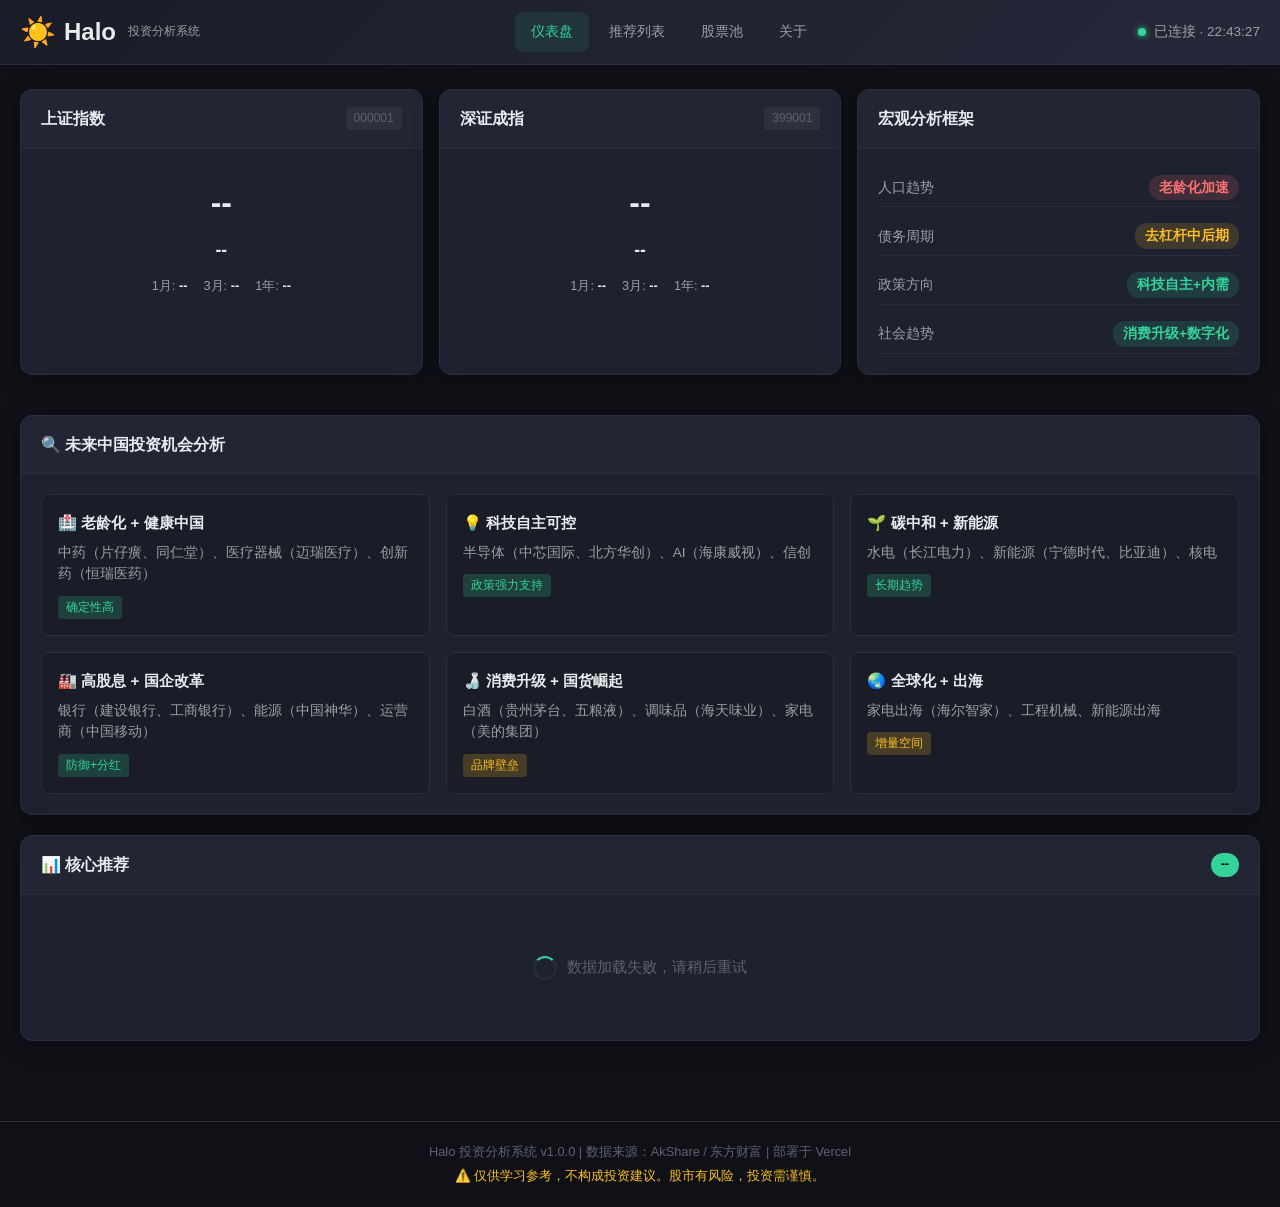
==== frontend/index.html @ 439d32af "🎉 Halo v1.0: 中国股市投资分析系统 IAS评分引擎(4层+事件修正) + 买入时机评估(4维度50分制) + 30只优质股票池 FastAPI后端(13端点) + 深色主题响应式前端 + " ====
<!DOCTYPE html>
<html lang="zh-CN">
<head>
    <meta charset="UTF-8">
    <meta name="viewport" content="width=device-width, initial-scale=1.0">
    <title>Halo - 中国股市投资分析系统</title>
    <link rel="stylesheet" href="css/style.css">
    <link rel="icon" href="data:image/svg+xml,<svg xmlns='http://www.w3.org/2000/svg' viewBox='0 0 32 32'><text y='28' font-size='28'>📈</text></svg>">
</head>
<body>
    <!-- 顶部导航 -->
    <header class="header">
        <div class="container">
            <h1 class="logo">
                <span class="logo-icon">☀️</span>
                Halo
                <span class="logo-subtitle">投资分析系统</span>
            </h1>
            <nav class="nav">
                <a href="#" class="nav-link active" data-tab="dashboard">仪表盘</a>
                <a href="#" class="nav-link" data-tab="recommendations">推荐列表</a>
                <a href="#" class="nav-link" data-tab="stock-pool">股票池</a>
                <a href="#" class="nav-link" data-tab="about">关于</a>
            </nav>
            <div class="header-status">
                <span id="status-dot" class="status-dot offline"></span>
                <span id="status-text">加载中...</span>
            </div>
        </div>
    </header>

    <!-- 主内容区 -->
    <main class="main">
        <div class="container">
            
            <!-- 仪表盘 Tab -->
            <section id="tab-dashboard" class="tab-content active">
                <!-- 指数概览 -->
                <div class="card-row">
                    <div class="card index-card" id="sh-index-card">
                        <div class="card-header">
                            <h3>上证指数</h3>
                            <span class="index-code">000001</span>
                        </div>
                        <div class="card-body">
                            <div class="index-price" id="sh-price">--</div>
                            <div class="index-change" id="sh-change">--</div>
                            <div class="index-returns">
                                <span>1月: <b id="sh-1m">--</b></span>
                                <span>3月: <b id="sh-3m">--</b></span>
                                <span>1年: <b id="sh-1y">--</b></span>
                            </div>
                        </div>
                    </div>
                    <div class="card index-card" id="sz-index-card">
                        <div class="card-header">
                            <h3>深证成指</h3>
                            <span class="index-code">399001</span>
                        </div>
                        <div class="card-body">
                            <div class="index-price" id="sz-price">--</div>
                            <div class="index-change" id="sz-change">--</div>
                            <div class="index-returns">
                                <span>1月: <b id="sz-1m">--</b></span>
                                <span>3月: <b id="sz-3m">--</b></span>
                                <span>1年: <b id="sz-1y">--</b></span>
                            </div>
                        </div>
                    </div>
                    <div class="card macro-card">
                        <div class="card-header">
                            <h3>宏观分析框架</h3>
                        </div>
                        <div class="card-body">
                            <div class="macro-items">
                                <div class="macro-item">
                                    <span class="macro-label">人口趋势</span>
                                    <span class="macro-value negative">老龄化加速</span>
                                </div>
                                <div class="macro-item">
                                    <span class="macro-label">债务周期</span>
                                    <span class="macro-value neutral">去杠杆中后期</span>
                                </div>
                                <div class="macro-item">
                                    <span class="macro-label">政策方向</span>
                                    <span class="macro-value positive">科技自主+内需</span>
                                </div>
                                <div class="macro-item">
                                    <span class="macro-label">社会趋势</span>
                                    <span class="macro-value positive">消费升级+数字化</span>
                                </div>
                            </div>
                        </div>
                    </div>
                </div>

                <!-- 投资方向分析 -->
                <div class="card analysis-card">
                    <div class="card-header">
                        <h3>🔍 未来中国投资机会分析</h3>
                    </div>
                    <div class="card-body">
                        <div class="analysis-grid">
                            <div class="analysis-item">
                                <h4>🏥 老龄化 + 健康中国</h4>
                                <p>中药（片仔癀、同仁堂）、医疗器械（迈瑞医疗）、创新药（恒瑞医药）</p>
                                <span class="tag positive">确定性高</span>
                            </div>
                            <div class="analysis-item">
                                <h4>💡 科技自主可控</h4>
                                <p>半导体（中芯国际、北方华创）、AI（海康威视）、信创</p>
                                <span class="tag positive">政策强力支持</span>
                            </div>
                            <div class="analysis-item">
                                <h4>🌱 碳中和 + 新能源</h4>
                                <p>水电（长江电力）、新能源（宁德时代、比亚迪）、核电</p>
                                <span class="tag positive">长期趋势</span>
                            </div>
                            <div class="analysis-item">
                                <h4>🏭 高股息 + 国企改革</h4>
                                <p>银行（建设银行、工商银行）、能源（中国神华）、运营商（中国移动）</p>
                                <span class="tag positive">防御+分红</span>
                            </div>
                            <div class="analysis-item">
                                <h4>🍶 消费升级 + 国货崛起</h4>
                                <p>白酒（贵州茅台、五粮液）、调味品（海天味业）、家电（美的集团）</p>
                                <span class="tag neutral">品牌壁垒</span>
                            </div>
                            <div class="analysis-item">
                                <h4>🌏 全球化 + 出海</h4>
                                <p>家电出海（海尔智家）、工程机械、新能源出海</p>
                                <span class="tag neutral">增量空间</span>
                            </div>
                        </div>
                    </div>
                </div>

                <!-- 快速推荐 -->
                <div class="card" id="quick-recommendations-card">
                    <div class="card-header">
                        <h3>📊 核心推荐</h3>
                        <span class="card-badge" id="rec-count">--</span>
                    </div>
                    <div class="card-body" id="quick-recommendations">
                        <div class="loading">正在分析中...</div>
                    </div>
                </div>
            </section>

            <!-- 推荐列表 Tab -->
            <section id="tab-recommendations" class="tab-content">
                <div class="card">
                    <div class="card-header">
                        <h3>📋 完整推荐列表</h3>
                        <div class="card-controls">
                            <select id="sector-filter" class="filter-select">
                                <option value="">全部行业</option>
                                <option value="白酒">白酒</option>
                                <option value="中药">中药</option>
                                <option value="银行">银行</option>
                                <option value="能源">能源</option>
                                <option value="新能源">新能源</option>
                                <option value="科技">科技</option>
                                <option value="消费">消费</option>
                                <option value="医药">医药</option>
                                <option value="通信">通信</option>
                            </select>
                            <button id="refresh-btn" class="btn btn-primary">🔄 刷新数据</button>
                        </div>
                    </div>
                    <div class="card-body">
                        <div class="table-container">
                            <table class="data-table" id="recommendations-table">
                                <thead>
                                    <tr>
                                        <th>排名</th>
                                        <th>股票</th>
                                        <th>综合评分</th>
                                        <th>IAS评分</th>
                                        <th>时机评分</th>
                                        <th>特征匹配</th>
                                        <th>推荐等级</th>
                                        <th>操作</th>
                                    </tr>
                                </thead>
                                <tbody id="recommendations-tbody">
                                    <tr><td colspan="8" class="loading-cell">加载中...</td></tr>
                                </tbody>
                            </table>
                        </div>
                    </div>
                </div>
            </section>

            <!-- 股票池 Tab -->
            <section id="tab-stock-pool" class="tab-content">
                <div class="card">
                    <div class="card-header">
                        <h3>🎯 优质股票池</h3>
                        <span class="card-subtitle">符合7大选股特征的标的</span>
                    </div>
                    <div class="card-body">
                        <div class="features-legend">
                            <div class="feature-tag">1️⃣ 资产增值</div>
                            <div class="feature-tag">2️⃣ 恒久需求</div>
                            <div class="feature-tag">3️⃣ 内生增长</div>
                            <div class="feature-tag">4️⃣ 高分红</div>
                            <div class="feature-tag">5️⃣ 国有资本</div>
                            <div class="feature-tag">6️⃣ 趋势受益</div>
                            <div class="feature-tag">7️⃣ 政策方向</div>
                        </div>
                        <div class="table-container">
                            <table class="data-table" id="pool-table">
                                <thead>
                                    <tr>
                                        <th>代码</th>
                                        <th>名称</th>
                                        <th>行业</th>
                                        <th>分红率</th>
                                        <th>国有持股</th>
                                        <th>推荐理由</th>
                                    </tr>
                                </thead>
                                <tbody id="pool-tbody">
                                    <tr><td colspan="6" class="loading-cell">加载中...</td></tr>
                                </tbody>
                            </table>
                        </div>
                    </div>
                </div>
            </section>

            <!-- 关于 Tab -->
            <section id="tab-about" class="tab-content">
                <div class="card">
                    <div class="card-header"><h3>📖 关于Halo系统</h3></div>
                    <div class="card-body">
                        <div class="about-content">
                            <h4>选股逻辑</h4>
                            <p><strong>股票选择（50%）+ 买入时机（50%）</strong></p>
                            
                            <h5>股票选择：IAS评分模型</h5>
                            <ul>
                                <li><strong>第一层：行业Alpha (25%)</strong> — 景气指数、盈利趋势、资金流、估值</li>
                                <li><strong>第二层：公司Alpha (30%)</strong> — 估值、盈利能力、护城河、全球化能力</li>
                                <li><strong>第三层：资金Alpha (25%)</strong> — 连续资金流、筹码集中度、机构行为</li>
                                <li><strong>第四层：趋势Alpha (20%)</strong> — 截面动量、均线结构、成交量、波动率</li>
                                <li><strong>事件驱动修正 (±10分)</strong></li>
                            </ul>
                            <p><strong>双重过滤：</strong>行业评分 &lt; 60 或 公司评分 &lt; 60 → 直接淘汰</p>

                            <h5>买入时机：估值分析（满分50分）</h5>
                            <ul>
                                <li>历史PE分位 (20分)：0%-20%分位=20分</li>
                                <li>行业PE比较 (10分)：≤0.8倍行业PE=10分</li>
                                <li>均线位置 (10分)：低于MA250超10%=10分</li>
                                <li>自由现金流收益率 (10分)：≥10%=10分</li>
                            </ul>
                            
                            <h5>7大选股特征</h5>
                            <ol>
                                <li>资产随时间增值，越久越值钱</li>
                                <li>产品无论朝代更替都恒久需求</li>
                                <li>内生性增长，不需再投入</li>
                                <li>高分红率</li>
                                <li>中国国有资本投资加仓</li>
                                <li>未来社会发展趋势中受益</li>
                                <li>符合中国政府政策方向</li>
                            </ol>

                            <h5>定时刷新</h5>
                            <p>每个交易日 <strong>9:25 / 13:05 / 14:50</strong> 自动刷新数据</p>
                            
                            <div class="disclaimer">
                                <strong>⚠️ 免责声明：</strong>本系统仅供研究和学习参考，不构成任何投资建议。
                                股市有风险，投资需谨慎。请独立做出投资决策。
                            </div>
                        </div>
                    </div>
                </div>
            </section>

        </div>
    </main>

    <!-- 股票详情 Modal -->
    <div class="modal-overlay" id="stock-modal">
        <div class="modal">
            <div class="modal-header">
                <h2 id="modal-title">股票详情</h2>
                <button class="modal-close" onclick="closeModal()">✕</button>
            </div>
            <div class="modal-body" id="modal-body">
                加载中...
            </div>
        </div>
    </div>

    <footer class="footer">
        <div class="container">
            <p>Halo 投资分析系统 v1.0.0 | 数据来源：AkShare / 东方财富 | 部署于 Vercel</p>
            <p class="footer-warning">⚠️ 仅供学习参考，不构成投资建议。股市有风险，投资需谨慎。</p>
        </div>
    </footer>

    <script src="js/app.js"></script>
</body>
</html>
---- frontend/css/style.css ----
/* Halo - 中国股市投资分析系统 样式表 */

/* ========== 基础重置与变量 ========== */
:root {
    --bg-primary: #0f1117;
    --bg-secondary: #1a1d27;
    --bg-card: #1e2130;
    --bg-card-hover: #252839;
    --border-color: #2a2d3a;
    --text-primary: #e8eaed;
    --text-secondary: #9aa0a6;
    --text-muted: #5f6368;
    --accent-green: #34d399;
    --accent-red: #f87171;
    --accent-yellow: #fbbf24;
    --accent-blue: #60a5fa;
    --accent-purple: #a78bfa;
    --accent-orange: #fb923c;
    --gradient-header: linear-gradient(135deg, #1a1d27 0%, #252839 100%);
    --shadow: 0 4px 24px rgba(0, 0, 0, 0.3);
    --radius: 12px;
    --radius-sm: 8px;
}

* {
    margin: 0;
    padding: 0;
    box-sizing: border-box;
}

body {
    font-family: -apple-system, BlinkMacSystemFont, 'Segoe UI', 'PingFang SC', 'Microsoft YaHei', sans-serif;
    background: var(--bg-primary);
    color: var(--text-primary);
    line-height: 1.6;
    min-height: 100vh;
}

.container {
    max-width: 1280px;
    margin: 0 auto;
    padding: 0 20px;
}

/* ========== 头部 ========== */
.header {
    background: var(--gradient-header);
    border-bottom: 1px solid var(--border-color);
    position: sticky;
    top: 0;
    z-index: 100;
    backdrop-filter: blur(10px);
}

.header .container {
    display: flex;
    align-items: center;
    justify-content: space-between;
    height: 64px;
}

.logo {
    font-size: 1.5rem;
    font-weight: 700;
    display: flex;
    align-items: center;
    gap: 8px;
}

.logo-icon {
    font-size: 1.8rem;
}

.logo-subtitle {
    font-size: 0.75rem;
    font-weight: 400;
    color: var(--text-secondary);
    margin-left: 4px;
}

.nav {
    display: flex;
    gap: 4px;
}

.nav-link {
    color: var(--text-secondary);
    text-decoration: none;
    padding: 8px 16px;
    border-radius: var(--radius-sm);
    font-size: 0.9rem;
    transition: all 0.2s;
}

.nav-link:hover {
    color: var(--text-primary);
    background: var(--bg-card);
}

.nav-link.active {
    color: var(--accent-green);
    background: rgba(52, 211, 153, 0.1);
}

.header-status {
    display: flex;
    align-items: center;
    gap: 8px;
    font-size: 0.85rem;
    color: var(--text-secondary);
}

.status-dot {
    width: 8px;
    height: 8px;
    border-radius: 50%;
    display: inline-block;
}

.status-dot.online {
    background: var(--accent-green);
    box-shadow: 0 0 6px var(--accent-green);
}

.status-dot.offline {
    background: var(--accent-red);
}

/* ========== 主内容 ========== */
.main {
    padding: 24px 0 60px;
}

.tab-content {
    display: none;
}

.tab-content.active {
    display: block;
}

/* ========== 卡片 ========== */
.card-row {
    display: grid;
    grid-template-columns: repeat(auto-fit, minmax(280px, 1fr));
    gap: 16px;
    margin-bottom: 20px;
}

.card {
    background: var(--bg-card);
    border: 1px solid var(--border-color);
    border-radius: var(--radius);
    overflow: hidden;
    box-shadow: var(--shadow);
    margin-bottom: 20px;
}

.card-header {
    display: flex;
    align-items: center;
    justify-content: space-between;
    padding: 16px 20px;
    border-bottom: 1px solid var(--border-color);
    background: rgba(255, 255, 255, 0.02);
}

.card-header h3 {
    font-size: 1rem;
    font-weight: 600;
}

.card-body {
    padding: 20px;
}

.card-badge {
    background: var(--accent-green);
    color: #000;
    font-size: 0.75rem;
    font-weight: 600;
    padding: 2px 10px;
    border-radius: 12px;
}

.card-subtitle {
    font-size: 0.8rem;
    color: var(--text-muted);
}

.card-controls {
    display: flex;
    gap: 8px;
    align-items: center;
}

/* ========== 指数卡片 ========== */
.index-card {
    text-align: center;
}

.index-code {
    font-size: 0.75rem;
    color: var(--text-muted);
    background: rgba(255,255,255,0.05);
    padding: 2px 8px;
    border-radius: 4px;
}

.index-price {
    font-size: 2rem;
    font-weight: 700;
    margin: 8px 0;
}

.index-change {
    font-size: 1.1rem;
    font-weight: 600;
    margin-bottom: 12px;
}

.index-change.up { color: var(--accent-green); }
.index-change.down { color: var(--accent-red); }

.index-returns {
    display: flex;
    justify-content: center;
    gap: 16px;
    font-size: 0.8rem;
    color: var(--text-secondary);
}

.index-returns b {
    color: var(--text-primary);
}

/* ========== 宏观卡片 ========== */
.macro-items {
    display: flex;
    flex-direction: column;
    gap: 10px;
}

.macro-item {
    display: flex;
    justify-content: space-between;
    align-items: center;
    padding: 6px 0;
    border-bottom: 1px solid rgba(255,255,255,0.05);
}

.macro-label {
    font-size: 0.9rem;
    color: var(--text-secondary);
}

.macro-value {
    font-size: 0.85rem;
    font-weight: 600;
    padding: 2px 10px;
    border-radius: 12px;
}

.macro-value.positive { background: rgba(52, 211, 153, 0.15); color: var(--accent-green); }
.macro-value.negative { background: rgba(248, 113, 113, 0.15); color: var(--accent-red); }
.macro-value.neutral { background: rgba(251, 191, 36, 0.15); color: var(--accent-yellow); }

/* ========== 分析网格 ========== */
.analysis-grid {
    display: grid;
    grid-template-columns: repeat(auto-fit, minmax(300px, 1fr));
    gap: 16px;
}

.analysis-item {
    background: var(--bg-secondary);
    border-radius: var(--radius-sm);
    padding: 16px;
    border: 1px solid var(--border-color);
}

.analysis-item h4 {
    font-size: 0.95rem;
    margin-bottom: 6px;
}

.analysis-item p {
    font-size: 0.85rem;
    color: var(--text-secondary);
    margin-bottom: 8px;
}

.tag {
    display: inline-block;
    font-size: 0.75rem;
    padding: 2px 8px;
    border-radius: 4px;
    font-weight: 500;
}

.tag.positive { background: rgba(52, 211, 153, 0.2); color: var(--accent-green); }
.tag.neutral { background: rgba(251, 191, 36, 0.2); color: var(--accent-yellow); }
.tag.negative { background: rgba(248, 113, 113, 0.2); color: var(--accent-red); }

/* ========== 表格 ========== */
.table-container {
    overflow-x: auto;
}

.data-table {
    width: 100%;
    border-collapse: collapse;
    font-size: 0.9rem;
}

.data-table th {
    text-align: left;
    padding: 12px 16px;
    background: rgba(255,255,255,0.03);
    color: var(--text-secondary);
    font-weight: 500;
    font-size: 0.8rem;
    text-transform: uppercase;
    letter-spacing: 0.5px;
    border-bottom: 1px solid var(--border-color);
    white-space: nowrap;
}

.data-table td {
    padding: 12px 16px;
    border-bottom: 1px solid rgba(255,255,255,0.05);
}

.data-table tbody tr {
    transition: background 0.2s;
}

.data-table tbody tr:hover {
    background: var(--bg-card-hover);
}

.data-table .rank {
    font-weight: 700;
    color: var(--accent-yellow);
}

.data-table .symbol-cell {
    font-weight: 600;
}

.data-table .name-cell {
    color: var(--text-secondary);
    font-size: 0.85rem;
}

.score-high { color: var(--accent-green); font-weight: 700; }
.score-mid { color: var(--accent-yellow); font-weight: 600; }
.score-low { color: var(--accent-red); font-weight: 600; }

.recommendation-badge {
    display: inline-block;
    padding: 3px 10px;
    border-radius: 12px;
    font-size: 0.8rem;
    font-weight: 600;
}

.badge-strong { background: rgba(52, 211, 153, 0.2); color: var(--accent-green); }
.badge-recommend { background: rgba(96, 165, 250, 0.2); color: var(--accent-blue); }
.badge-watch { background: rgba(251, 191, 36, 0.2); color: var(--accent-yellow); }
.badge-wait { background: rgba(255,255,255,0.1); color: var(--text-secondary); }
.badge-reject { background: rgba(248, 113, 113, 0.15); color: var(--accent-red); }

.loading-cell {
    text-align: center;
    padding: 40px !important;
    color: var(--text-muted);
}

/* ========== 按钮 ========== */
.btn {
    display: inline-flex;
    align-items: center;
    gap: 6px;
    padding: 8px 16px;
    border: none;
    border-radius: var(--radius-sm);
    font-size: 0.85rem;
    font-weight: 500;
    cursor: pointer;
    transition: all 0.2s;
    font-family: inherit;
}

.btn-primary {
    background: var(--accent-green);
    color: #000;
}

.btn-primary:hover {
    background: #2dd4a0;
    transform: translateY(-1px);
}

.btn-secondary {
    background: var(--bg-card-hover);
    color: var(--text-primary);
    border: 1px solid var(--border-color);
}

.btn-secondary:hover {
    background: var(--border-color);
}

.btn-sm {
    padding: 4px 12px;
    font-size: 0.8rem;
}

.filter-select {
    background: var(--bg-secondary);
    color: var(--text-primary);
    border: 1px solid var(--border-color);
    padding: 8px 12px;
    border-radius: var(--radius-sm);
    font-size: 0.85rem;
    font-family: inherit;
    cursor: pointer;
}

/* ========== Modal ========== */
.modal-overlay {
    display: none;
    position: fixed;
    top: 0;
    left: 0;
    right: 0;
    bottom: 0;
    background: rgba(0,0,0,0.7);
    z-index: 200;
    align-items: center;
    justify-content: center;
    backdrop-filter: blur(4px);
}

.modal-overlay.active {
    display: flex;
}

.modal {
    background: var(--bg-card);
    border: 1px solid var(--border-color);
    border-radius: var(--radius);
    max-width: 720px;
    width: 90%;
    max-height: 80vh;
    overflow-y: auto;
    box-shadow: 0 20px 60px rgba(0,0,0,0.5);
}

.modal-header {
    display: flex;
    justify-content: space-between;
    align-items: center;
    padding: 20px;
    border-bottom: 1px solid var(--border-color);
    position: sticky;
    top: 0;
    background: var(--bg-card);
}

.modal-header h2 {
    font-size: 1.2rem;
}

.modal-close {
    background: none;
    border: none;
    color: var(--text-secondary);
    font-size: 1.4rem;
    cursor: pointer;
    padding: 4px 8px;
    border-radius: 4px;
    transition: all 0.2s;
}

.modal-close:hover {
    color: var(--text-primary);
    background: var(--bg-card-hover);
}

.modal-body {
    padding: 20px;
}

/* 详情评分条 */
.score-bar-container {
    margin-bottom: 12px;
}

.score-bar-label {
    display: flex;
    justify-content: space-between;
    font-size: 0.85rem;
    margin-bottom: 4px;
    color: var(--text-secondary);
}

.score-bar {
    height: 8px;
    background: var(--bg-secondary);
    border-radius: 4px;
    overflow: hidden;
}

.score-bar-fill {
    height: 100%;
    border-radius: 4px;
    transition: width 0.5s ease;
}

.score-bar-fill.high { background: var(--accent-green); }
.score-bar-fill.mid { background: var(--accent-yellow); }
.score-bar-fill.low { background: var(--accent-red); }

/* ========== 特征图例 ========== */
.features-legend {
    display: flex;
    flex-wrap: wrap;
    gap: 8px;
    margin-bottom: 16px;
}

.feature-tag {
    font-size: 0.8rem;
    padding: 4px 10px;
    border-radius: 6px;
    background: var(--bg-secondary);
    border: 1px solid var(--border-color);
    color: var(--text-secondary);
}

/* ========== 加载动画 ========== */
.loading {
    text-align: center;
    padding: 40px;
    color: var(--text-muted);
    font-size: 0.95rem;
}

.loading::before {
    content: '';
    display: inline-block;
    width: 20px;
    height: 20px;
    border: 2px solid var(--border-color);
    border-top-color: var(--accent-green);
    border-radius: 50%;
    animation: spin 0.8s linear infinite;
    margin-right: 10px;
    vertical-align: middle;
}

@keyframes spin {
    to { transform: rotate(360deg); }
}

/* ========== 关于页面 ========== */
.about-content {
    max-width: 800px;
}

.about-content h4 {
    margin: 20px 0 8px;
    color: var(--accent-green);
}

.about-content h5 {
    margin: 16px 0 6px;
    color: var(--text-primary);
}

.about-content ul, .about-content ol {
    padding-left: 24px;
    color: var(--text-secondary);
    font-size: 0.9rem;
}

.about-content li {
    margin-bottom: 4px;
}

.disclaimer {
    margin-top: 24px;
    padding: 16px;
    background: rgba(248, 113, 113, 0.1);
    border: 1px solid rgba(248, 113, 113, 0.3);
    border-radius: var(--radius-sm);
    color: var(--accent-red);
    font-size: 0.9rem;
}

/* ========== 页脚 ========== */
.footer {
    text-align: center;
    padding: 20px;
    border-top: 1px solid var(--border-color);
    color: var(--text-muted);
    font-size: 0.8rem;
}

.footer-warning {
    color: var(--accent-yellow);
    margin-top: 4px;
}

/* ========== 响应式 ========== */
@media (max-width: 768px) {
    .header .container {
        flex-wrap: wrap;
        height: auto;
        padding: 12px 16px;
        gap: 8px;
    }
    
    .nav {
        order: 3;
        width: 100%;
        overflow-x: auto;
    }
    
    .card-row {
        grid-template-columns: 1fr;
    }
    
    .analysis-grid {
        grid-template-columns: 1fr;
    }
    
    .data-table {
        font-size: 0.8rem;
    }
    
    .data-table th, .data-table td {
        padding: 8px 10px;
    }
    
    .modal {
        width: 95%;
        max-height: 90vh;
    }
}

/* ========== 快速推荐卡片 ========== */
.quick-rec-item {
    display: flex;
    align-items: center;
    justify-content: space-between;
    padding: 12px 0;
    border-bottom: 1px solid rgba(255,255,255,0.05);
    cursor: pointer;
    transition: background 0.2s;
}

.quick-rec-item:hover {
    background: var(--bg-card-hover);
    margin: 0 -20px;
    padding: 12px 20px;
}

.quick-rec-left {
    display: flex;
    align-items: center;
    gap: 12px;
}

.quick-rec-rank {
    font-size: 1.2rem;
    font-weight: 700;
    color: var(--accent-yellow);
    min-width: 30px;
}

.quick-rec-name {
    font-weight: 600;
}

.quick-rec-sector {
    font-size: 0.8rem;
    color: var(--text-muted);
}

.quick-rec-right {
    text-align: right;
}

.quick-rec-score {
    font-size: 1.3rem;
    font-weight: 700;
}

.quick-rec-badge {
    font-size: 0.75rem;
    padding: 2px 8px;
    border-radius: 8px;
    margin-top: 2px;
}

.empty-state {
    text-align: center;
    padding: 60px 20px;
    color: var(--text-muted);
}

.empty-state .empty-icon {
    font-size: 3rem;
    margin-bottom: 16px;
}

.empty-state h3 {
    font-size: 1.2rem;
    margin-bottom: 8px;
    color: var(--text-secondary);
}
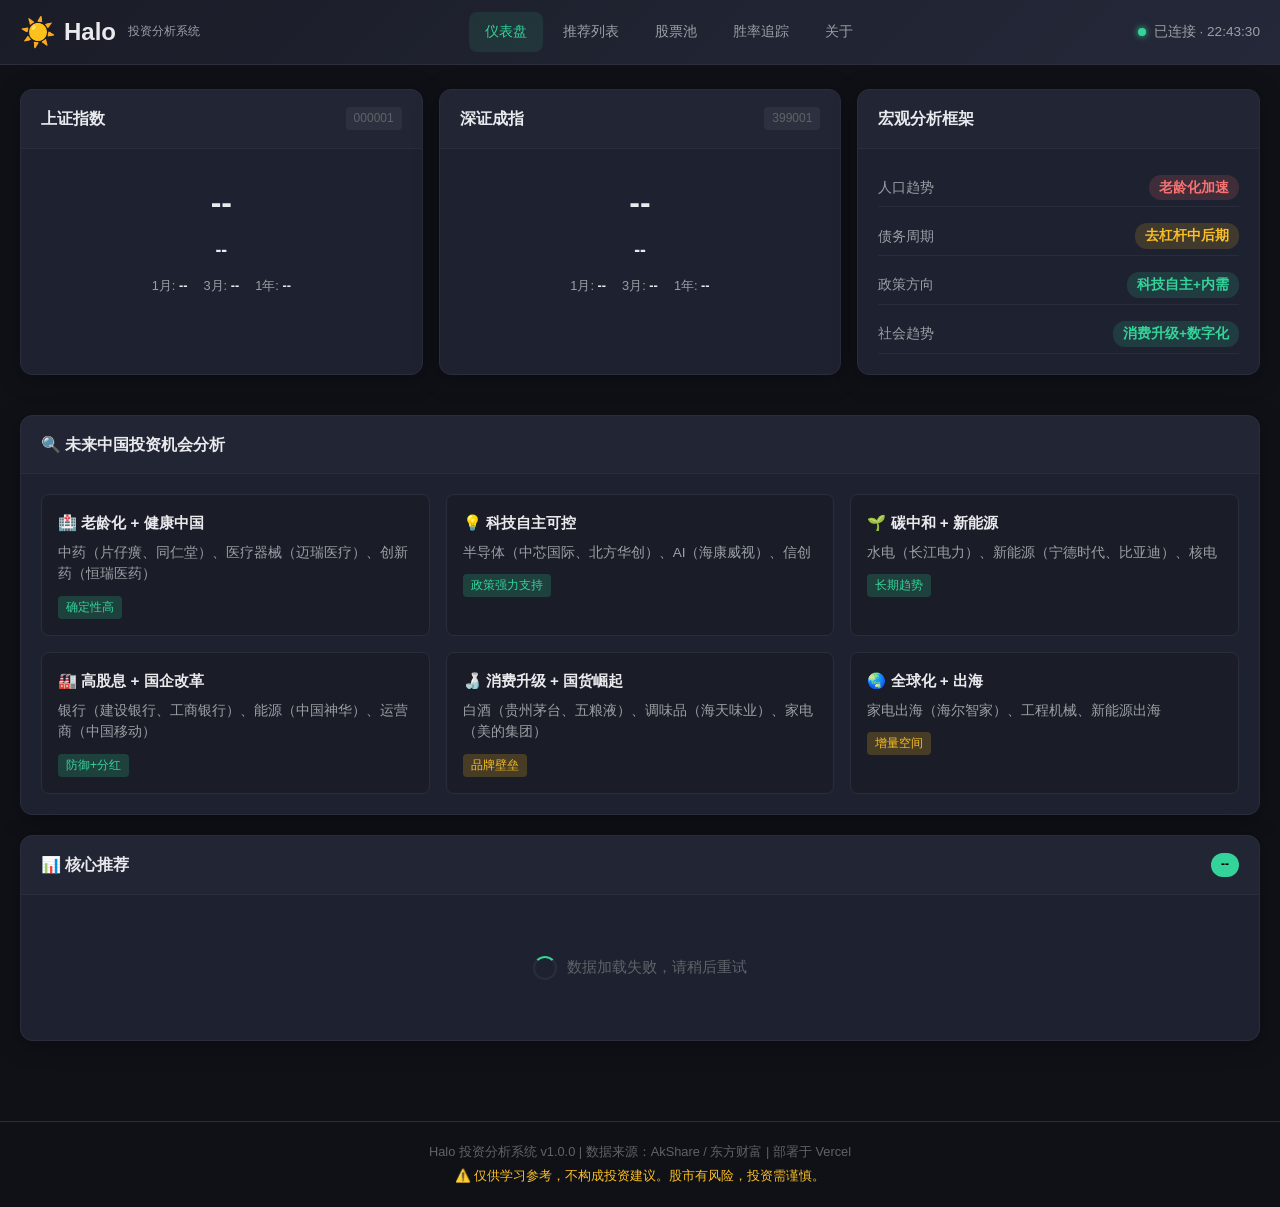
==== commit ed7cae44: "📊 系统胜率追踪：模拟交易引擎+持仓管理+收益曲线+API+前端页面" ====
--- a/frontend/index.html
+++ b/frontend/index.html
@@ -20,6 +20,7 @@
                 <a href="#" class="nav-link active" data-tab="dashboard">仪表盘</a>
                 <a href="#" class="nav-link" data-tab="recommendations">推荐列表</a>
                 <a href="#" class="nav-link" data-tab="stock-pool">股票池</a>
+                <a href="sim.html" class="nav-link">胜率追踪</a>
                 <a href="#" class="nav-link" data-tab="about">关于</a>
             </nav>
             <div class="header-status">
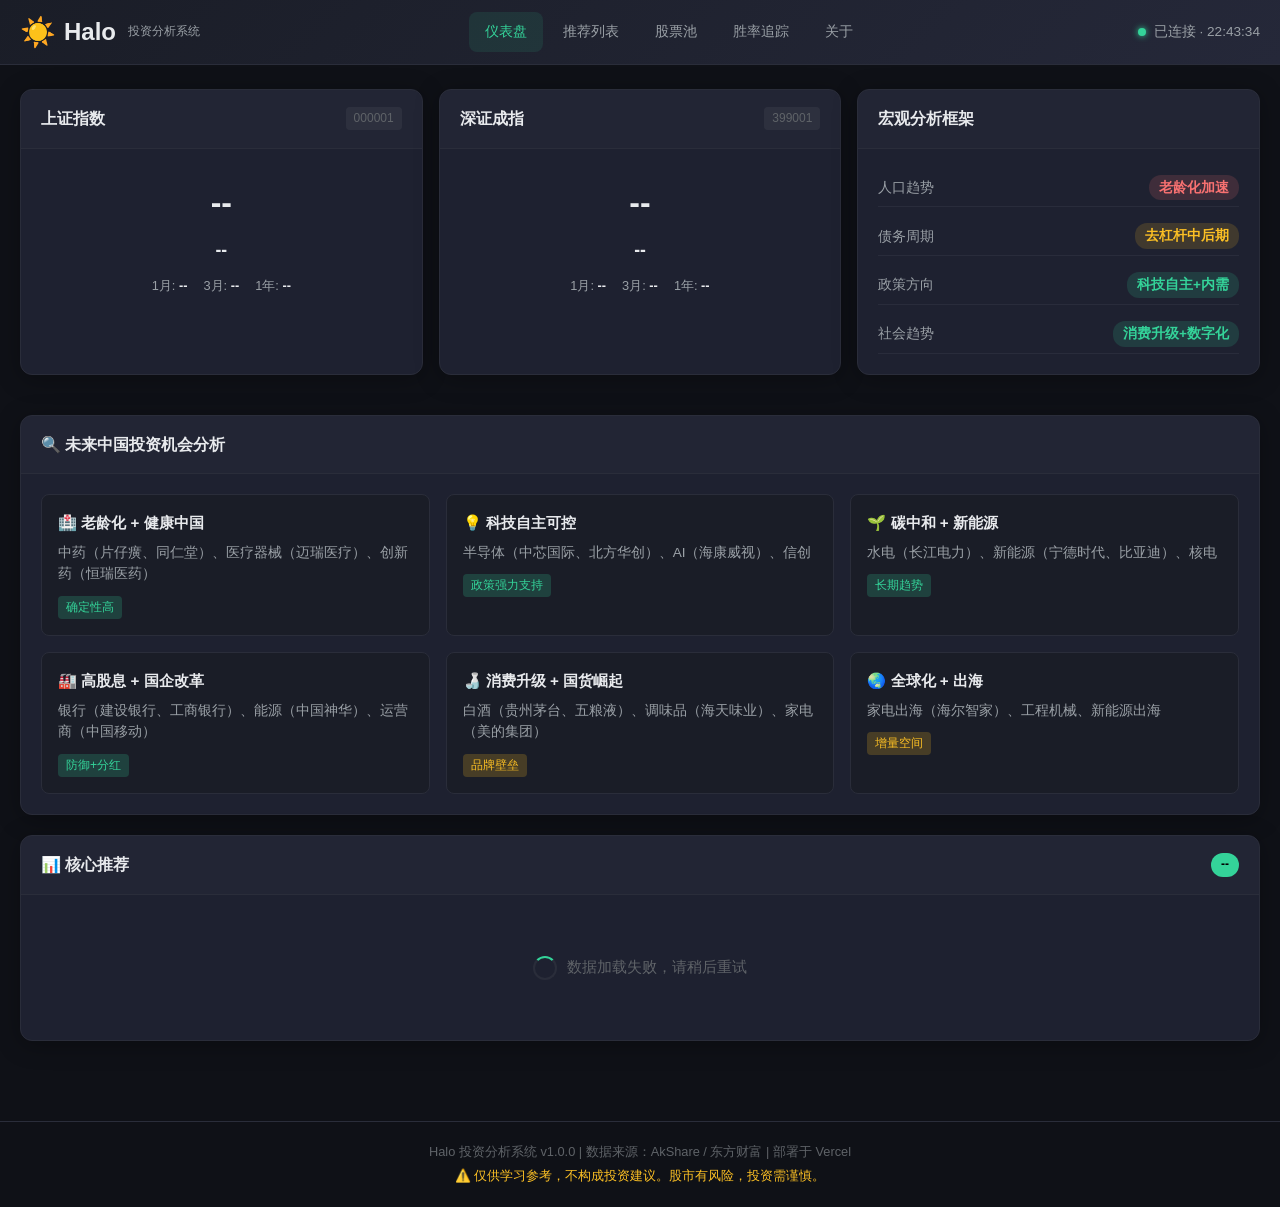
==== commit ec695955: "🔧 7大特征阈值4项+推荐列表表头排序" ====
--- a/frontend/index.html
+++ b/frontend/index.html
@@ -176,9 +176,9 @@
                                     <tr>
                                         <th>排名</th>
                                         <th>股票</th>
-                                        <th>综合评分</th>
-                                        <th>IAS评分</th>
-                                        <th>时机评分</th>
+                                        <th class="sortable" data-sort="final_score">综合评分 ▼</th>
+                                        <th class="sortable" data-sort="ias_score">IAS评分</th>
+                                        <th class="sortable" data-sort="timing_score">时机评分</th>
                                         <th>特征匹配</th>
                                         <th>推荐等级</th>
                                         <th>操作</th>
--- a/frontend/css/style.css
+++ b/frontend/css/style.css
@@ -324,6 +324,19 @@
     letter-spacing: 0.5px;
     border-bottom: 1px solid var(--border-color);
     white-space: nowrap;
+}
+
+.data-table th.sortable {
+    cursor: pointer;
+    user-select: none;
+    transition: color 0.2s;
+}
+.data-table th.sortable:hover {
+    color: var(--accent-green);
+}
+.data-table th.sortable.sorted {
+    color: var(--accent-green);
+    font-weight: 700;
 }
 
 .data-table td {
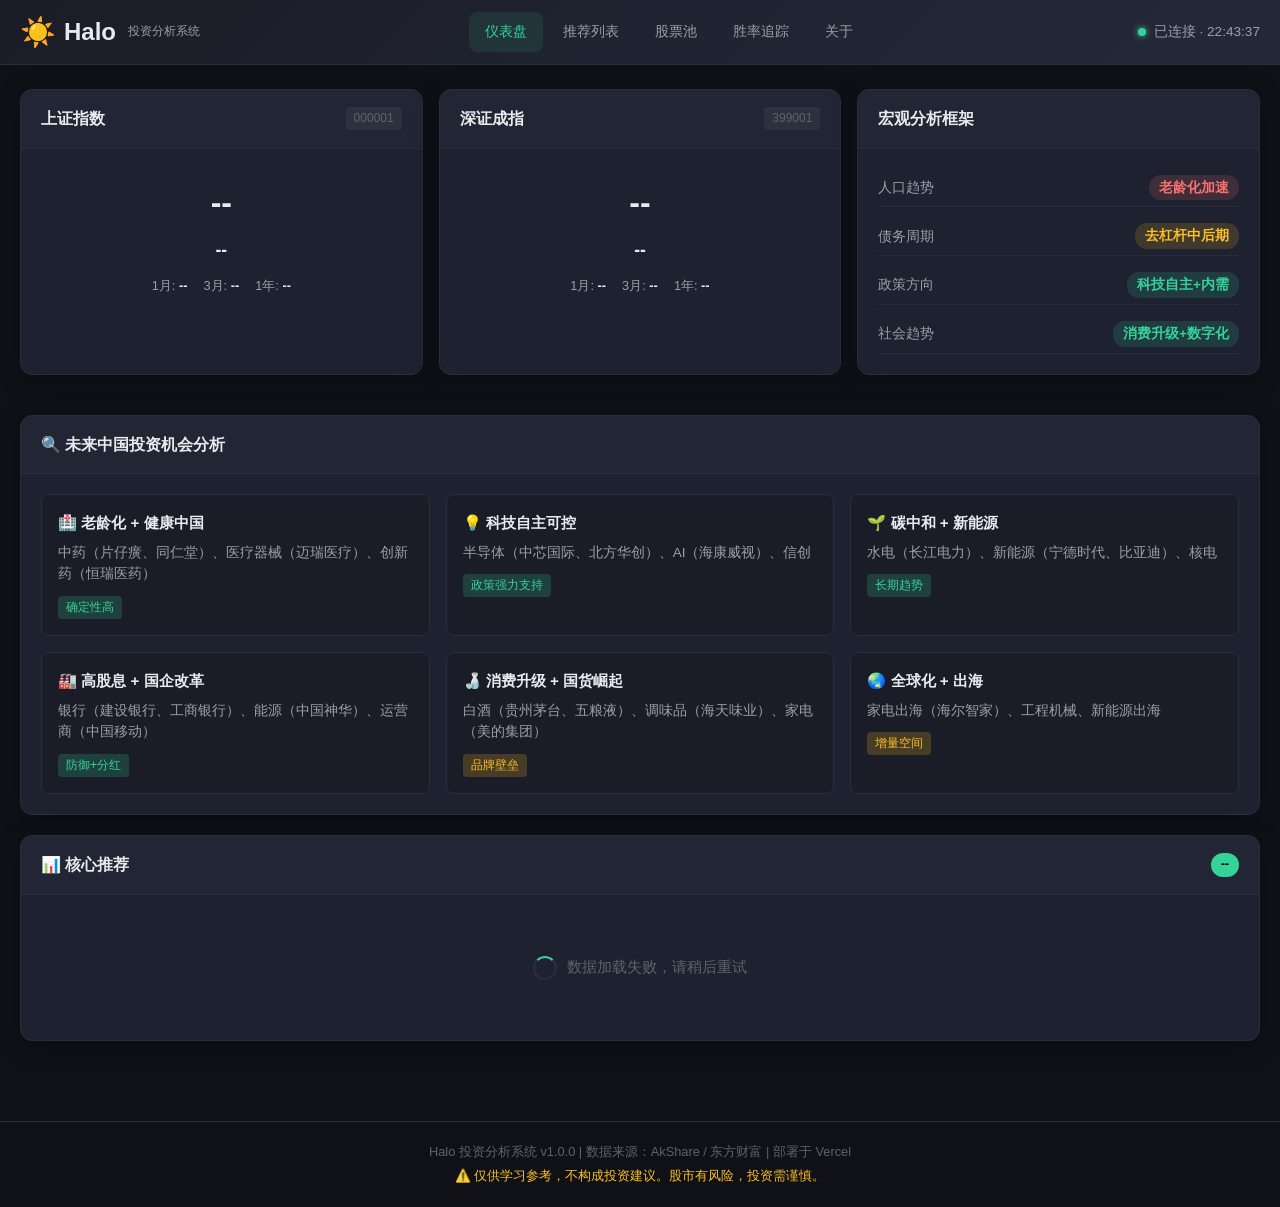
==== commit 131db656: "📡 东方财富实时API:指数+股价+历史最高+PE+文档更新" ====
--- a/frontend/index.html
+++ b/frontend/index.html
@@ -179,13 +179,17 @@
                                         <th class="sortable" data-sort="final_score">综合评分 ▼</th>
                                         <th class="sortable" data-sort="ias_score">IAS评分</th>
                                         <th class="sortable" data-sort="timing_score">时机评分</th>
+                                        <th>当前价</th>
+                                        <th>历史最高</th>
+                                        <th>1年最高</th>
+                                        <th>PE(TTM)</th>
                                         <th>特征匹配</th>
                                         <th>推荐等级</th>
                                         <th>操作</th>
                                     </tr>
                                 </thead>
                                 <tbody id="recommendations-tbody">
-                                    <tr><td colspan="8" class="loading-cell">加载中...</td></tr>
+                                    <tr><td colspan="12" class="loading-cell">加载中...</td></tr>
                                 </tbody>
                             </table>
                         </div>
@@ -248,15 +252,17 @@
                                 <li><strong>第四层：趋势Alpha (20%)</strong> — 截面动量、均线结构、成交量、波动率</li>
                                 <li><strong>事件驱动修正 (±10分)</strong></li>
                             </ul>
-                            <p><strong>双重过滤：</strong>行业评分 &lt; 60 或 公司评分 &lt; 60 → 直接淘汰</p>
-
-                            <h5>买入时机：估值分析（满分50分）</h5>
+                            <p><strong>双重过滤：</strong>行业评分 &lt; 50 或 公司评分 &lt; 50 → 直接淘汰</p>
+
+                            <h5>买入时机：五维估值锚定连续赋分模型（总分120分）</h5>
                             <ul>
-                                <li>历史PE分位 (20分)：0%-20%分位=20分</li>
-                                <li>行业PE比较 (10分)：≤0.8倍行业PE=10分</li>
-                                <li>均线位置 (10分)：低于MA250超10%=10分</li>
-                                <li>自由现金流收益率 (10分)：≥10%=10分</li>
+                                <li><strong>历史PE分位 (40分)</strong>：`(1-pe_pct)×40` — 越低越便宜</li>
+                                <li><strong>行业PE偏离 (30分)</strong>：折价30%满分，溢价50%零分</li>
+                                <li><strong>行业景气度 (30分)</strong>：GDP增速(5%)为基准锚</li>
+                                <li><strong>PB分位 (10分)</strong>：低PB加分</li>
+                                <li><strong>股息率 (10分)</strong>：高分红加分</li>
                             </ul>
+                            <p><strong>核心原则</strong>：越便宜→分越高，线性连续赋分，避免扎堆</p>
                             
                             <h5>7大选股特征</h5>
                             <ol>
